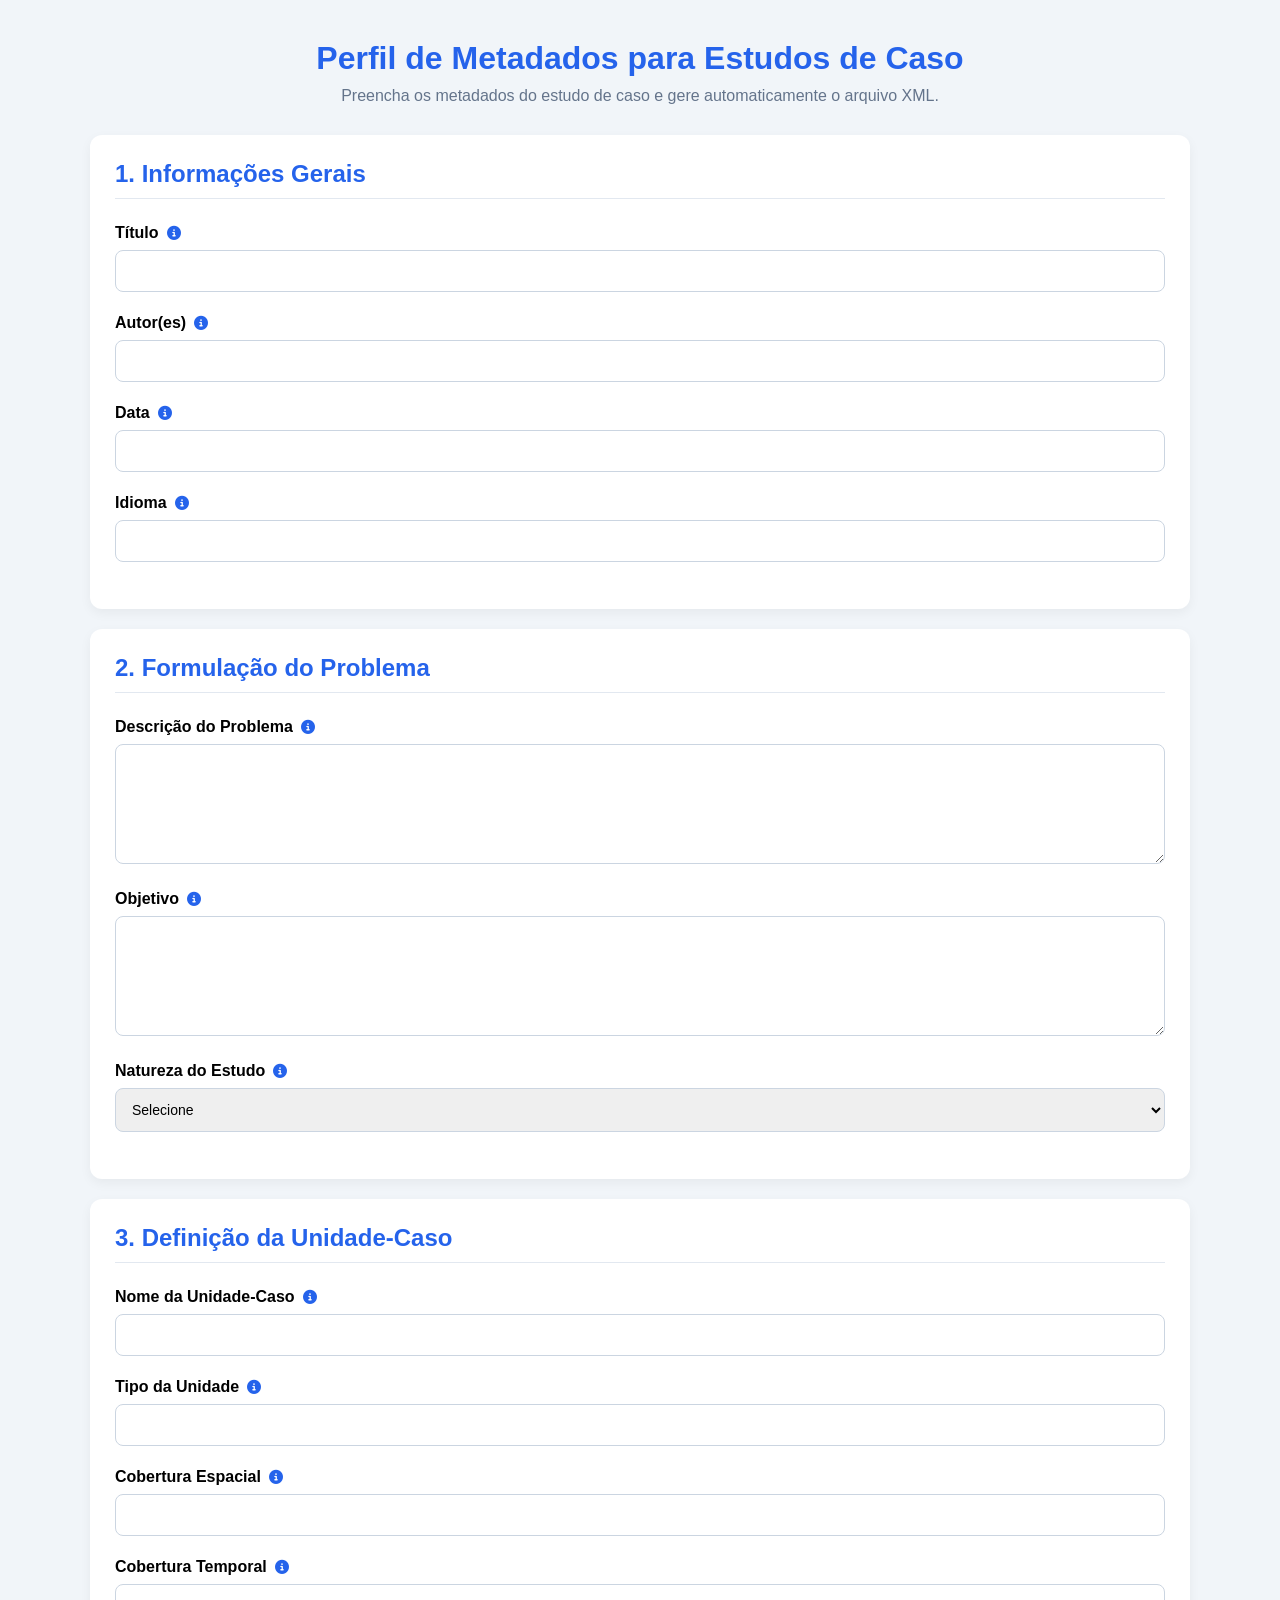
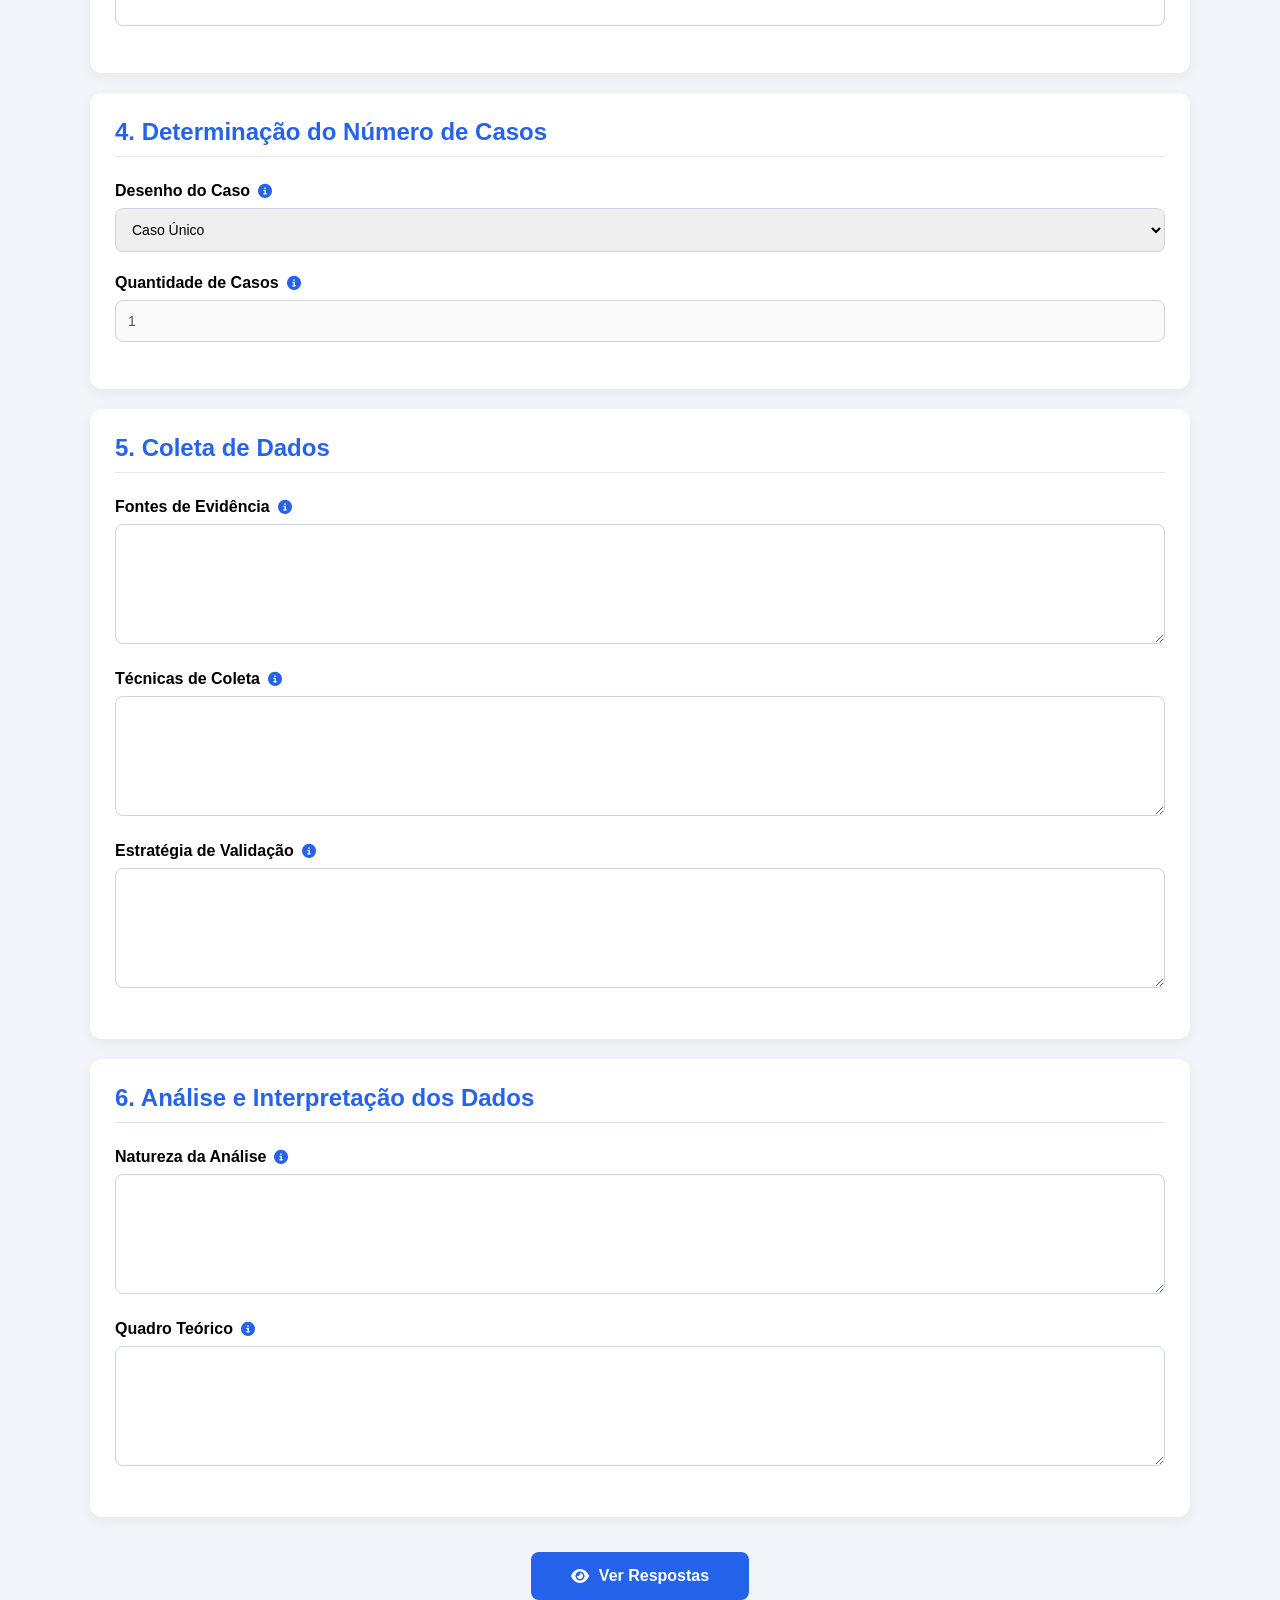
==== index.html @ 24fe2eb9 "Primeira versão" ====
<!DOCTYPE html>
<html lang="pt-BR">

<head>
    <meta charset="UTF-8">
    <meta name="viewport" content="width=device-width, initial-scale=1.0">
    <title>Perfil de Metadados para Estudos de Caso</title>

    <link rel="stylesheet" href="css/styles.css">

    <link rel="stylesheet"
        href="https://cdnjs.cloudflare.com/ajax/libs/font-awesome/6.5.1/css/all.min.css">

    <script src="js/script.js"></script>
</head>

<body>

    <div class="container">

        <header>
            <h1>Perfil de Metadados para Estudos de Caso</h1>
            <p>
                Preencha os metadados do estudo de caso e gere automaticamente o arquivo XML.
            </p>
        </header>

        <!-- ===================================================== -->
        <!-- 1. INFORMAÇÕES GERAIS -->
        <!-- ===================================================== -->

        <section class="card">

            <h2>1. Informações Gerais</h2>

            <div class="field">

                <label>
                    Título

                    <span class="tooltip">
                        <i class="fa-solid fa-circle-info"></i>

                        <span class="tooltip-text">
                            Informe o título completo do estudo de caso.
                        </span>
                    </span>

                </label>

                <input type="text" id="title">

            </div>

            <div class="field">

                <label>
                    Autor(es)

                    <span class="tooltip">
                        <i class="fa-solid fa-circle-info"></i>

                        <span class="tooltip-text">
                            Nome dos autores ou pesquisadores responsáveis pelo estudo.
                        </span>
                    </span>

                </label>

                <input type="text" id="creator">

            </div>

            <div class="field">

                <label>
                    Data

                    <span class="tooltip">
                        <i class="fa-solid fa-circle-info"></i>

                        <span class="tooltip-text">
                            Data de publicação ou realização do estudo.
                        </span>
                    </span>

                </label>

                <input type="text" id="date">

            </div>

            <div class="field">

                <label>
                    Idioma

                    <span class="tooltip">
                        <i class="fa-solid fa-circle-info"></i>

                        <span class="tooltip-text">
                            Idioma principal do estudo.
                        </span>
                    </span>

                </label>

                <input type="text" id="language">

            </div>

        </section>

        <!-- ===================================================== -->
        <!-- 2. FORMULAÇÃO DO PROBLEMA -->
        <!-- ===================================================== -->

        <section class="card">

            <h2>2. Formulação do Problema</h2>

            <div class="field">

                <label>
                    Descrição do Problema

                    <span class="tooltip">
                        <i class="fa-solid fa-circle-info"></i>

                        <span class="tooltip-text">
                            Descreva o problema investigado pelo estudo.
                        </span>
                    </span>

                </label>

                <textarea id="problem"></textarea>

            </div>

            <div class="field">

                <label>
                    Objetivo

                    <span class="tooltip">
                        <i class="fa-solid fa-circle-info"></i>

                        <span class="tooltip-text">
                            Informe o objetivo principal da pesquisa.
                        </span>
                    </span>

                </label>

                <textarea id="objective"></textarea>

            </div>

            <div class="field">

                <label>
                    Natureza do Estudo

                    <span class="tooltip">
                        <i class="fa-solid fa-circle-info"></i>

                        <span class="tooltip-text">
                            Classifique como exploratório, descritivo ou explicativo.
                        </span>
                    </span>

                </label>

                <select id="studyNature">
                    <option value="">Selecione</option>
                    <option>Exploratório</option>
                    <option>Descritivo</option>
                    <option>Explicativo</option>
                </select>

            </div>

        </section>

        <!-- ===================================================== -->
        <!-- 3. UNIDADE-CASO -->
        <!-- ===================================================== -->

        <section class="card">

            <h2>3. Definição da Unidade-Caso</h2>

            <div class="field">

                <label>
                    Nome da Unidade-Caso

                    <span class="tooltip">
                        <i class="fa-solid fa-circle-info"></i>

                        <span class="tooltip-text">
                            Organização, equipe, projeto ou fenômeno analisado.
                        </span>
                    </span>

                </label>

                <input type="text" id="unitName">

            </div>

            <div class="field">

                <label>
                    Tipo da Unidade

                    <span class="tooltip">
                        <i class="fa-solid fa-circle-info"></i>

                        <span class="tooltip-text">
                            Empresa, projeto, equipe, sistema ou organização.
                        </span>
                    </span>

                </label>

                <input type="text" id="unitType">

            </div>

            <div class="field">

                <label>
                    Cobertura Espacial

                    <span class="tooltip">
                        <i class="fa-solid fa-circle-info"></i>

                        <span class="tooltip-text">
                            Local onde o estudo foi realizado.
                        </span>
                    </span>

                </label>

                <input type="text" id="spatial">

            </div>

            <div class="field">

                <label>
                    Cobertura Temporal

                    <span class="tooltip">
                        <i class="fa-solid fa-circle-info"></i>

                        <span class="tooltip-text">
                            Período de realização do estudo.
                        </span>
                    </span>

                </label>

                <input type="text" id="temporal">

            </div>

        </section>

        <!-- ===================================================== -->
<!-- 4. NÚMERO DE CASOS -->
<!-- ===================================================== -->

<section class="card">

    <h2>4. Determinação do Número de Casos</h2>

    <div class="field">

        <label>
            Desenho do Caso

            <span class="tooltip">
                <i class="fa-solid fa-circle-info"></i>

                <span class="tooltip-text">
                    Informe se o estudo foi conduzido como caso único ou múltiplos casos.
                </span>
            </span>

        </label>

        <select id="caseDesign">
            <option>Caso Único</option>
            <option>Múltiplos Casos</option>
        </select>

    </div>

    <div class="field">

        <label>
            Quantidade de Casos

            <span class="tooltip">
                <i class="fa-solid fa-circle-info"></i>

                <span class="tooltip-text">
                    Número total de casos analisados na pesquisa.
                </span>
            </span>

        </label>

        <input type="number" id="caseCount">

    </div>

</section>

<!-- ===================================================== -->
<!-- 5. COLETA DE DADOS -->
<!-- ===================================================== -->

<section class="card">

    <h2>5. Coleta de Dados</h2>

    <div class="field">

        <label>
            Fontes de Evidência

            <span class="tooltip">
                <i class="fa-solid fa-circle-info"></i>

                <span class="tooltip-text">
                    Indique as fontes de evidência utilizadas na pesquisa, como entrevistas, documentos, observações, registros ou artefatos.
                </span>
            </span>

        </label>

        <textarea id="evidenceSources"></textarea>

    </div>

    <div class="field">

        <label>
            Técnicas de Coleta

            <span class="tooltip">
                <i class="fa-solid fa-circle-info"></i>

                <span class="tooltip-text">
                    Descreva como os dados foram coletados a partir das fontes de evidência identificadas.
                </span>
            </span>

        </label>

        <textarea id="techniques"></textarea>

    </div>

    <div class="field">

        <label>
            Estratégia de Validação

            <span class="tooltip">
                <i class="fa-solid fa-circle-info"></i>

                <span class="tooltip-text">
                    Informe os mecanismos utilizados para garantir a qualidade, validade e confiabilidade dos dados e resultados do estudo.
                </span>
            </span>

        </label>

        <textarea id="validityStrategy"></textarea>

    </div>

</section>

<!-- ===================================================== -->
<!-- 6. ANÁLISE -->
<!-- ===================================================== -->

<section class="card">

    <h2>6. Análise e Interpretação dos Dados</h2>

    <div class="field">

        <label>
            Natureza da Análise

            <span class="tooltip">
                <i class="fa-solid fa-circle-info"></i>

                <span class="tooltip-text">
                    Informe se a análise realizada foi qualitativa, quantitativa ou mista.
                </span>
            </span>

        </label>

        <textarea id="analysisNature"></textarea>

    </div>

    <div class="field">

        <label>
            Quadro Teórico

            <span class="tooltip">
                <i class="fa-solid fa-circle-info"></i>

                <span class="tooltip-text">
                    Teorias, modelos ou frameworks utilizados para orientar a interpretação dos resultados.
                </span>
            </span>

        </label>

        <textarea id="theoreticalFramework"></textarea>

    </div>

</section>

        <div class="actions">

            <button id="verRespostas">
                <i class="fa-solid fa-eye"></i>
                    Ver Respostas
            </button>

        </div>

    </div>

</body>

</html>
---- css/styles.css ----
*{
    margin:0;
    padding:0;
    box-sizing:border-box;
    font-family:Segoe UI, sans-serif;
}

body{
    background:#f1f5f9;
    padding:40px 20px;
}

.container{
    max-width:1100px;
    margin:auto;
}

header{
    text-align:center;
    margin-bottom:30px;
}

header h1{
    color:#2563eb;
    margin-bottom:10px;
}

header p{
    color:#64748b;
}

.card{
    background:white;
    border-radius:12px;
    padding:25px;
    margin-bottom:20px;

    box-shadow:
    0 4px 12px rgba(0,0,0,.05);
}

.card h2{
    color:#2563eb;
    margin-bottom:25px;
    border-bottom:1px solid #e2e8f0;
    padding-bottom:10px;
}

.field{
    margin-bottom:22px;
}

label{
    display:flex;
    align-items:center;
    gap:8px;

    font-weight:600;
    margin-bottom:8px;
}

input,
select,
textarea{

    width:100%;

    padding:12px;

    border:1px solid #cbd5e1;

    border-radius:8px;

    font-size:14px;
}

textarea{
    min-height:120px;
    resize:vertical;
}

input:focus,
select:focus,
textarea:focus{

    outline:none;

    border-color:#2563eb;

    box-shadow:0 0 0 3px rgba(37,99,235,.15);

}

/* ================================= */
/* ÁREA DOS BOTÕES */
/* ================================= */

.actions{
    display:flex;
    justify-content:center;
    gap:15px;
    flex-wrap:wrap;

    margin-top:35px;
    margin-bottom:50px;
}

/* ================================= */
/* ESTILO GERAL DOS BOTÕES */
/* ================================= */

.actions button{

    border:none;

    padding:15px 40px;

    border-radius:8px;

    cursor:pointer;

    font-size:16px;
    font-weight:bold;

    transition:.3s;

    display:flex;
    align-items:center;
    gap:10px;
}

/* ================================= */
/* BOTÃO VER RESPOSTAS */
/* ================================= */

#verRespostas{

    background:#2563eb;
    color:white;
}

#verRespostas:hover{

    background:#1d4ed8;
    transform:translateY(-2px);
}

/* ================================= */
/* BOTÃO GERAR XML */
/* ================================= */

#generateXML{

    background:#16a34a;
    color:white;
}

#generateXML:hover{

    background:#15803d;
    transform:translateY(-2px);
}

/* ================================= */
/* BOTÃO VOLTAR */
/* ================================= */

#voltarFormulario{

    background:#2563eb;
    color:white;
}

#voltarFormulario:hover{

    background:#1d4ed8;
    transform:translateY(-2px);
}

/* ================================= */
/* TOOLTIP */
/* ================================= */

.tooltip{

    position:relative;

    color:#2563eb;

    cursor:pointer;
}

.tooltip i{

    font-size:14px;
}

.tooltip-text{

    visibility:hidden;

    opacity:0;

    position:absolute;

    width:260px;

    background:#1e293b;

    color:white;

    text-align:left;

    padding:10px;

    border-radius:8px;

    font-size:13px;
    font-weight:normal;

    left:50%;
    bottom:140%;

    transform:translateX(-50%);

    transition:.3s;

    z-index:999;
}

.tooltip:hover .tooltip-text{

    visibility:visible;
    opacity:1;
}

/* ================================= */
/* TELA DE REVISÃO DAS RESPOSTAS */
/* ================================= */

.review-container{

    background:white;

    padding:25px;

    border-radius:12px;

    box-shadow:
    0 4px 12px rgba(0,0,0,.05);

    margin-bottom:20px;
}

.review-container h2{

    color:#2563eb;

    margin-bottom:20px;
}

.review-field{

    margin-bottom:20px;
}

.review-field label{

    display:block;

    margin-bottom:6px;

    font-weight:600;

    color:#334155;
}

.review-field textarea{

    min-height:80px;
}

/* ================================= */
/* RESPONSIVIDADE */
/* ================================= */

@media(max-width:768px){

    .actions{

        flex-direction:column;
    }

    .actions button{

        width:100%;
        justify-content:center;
    }

    .tooltip-text{

        width:220px;
    }

}
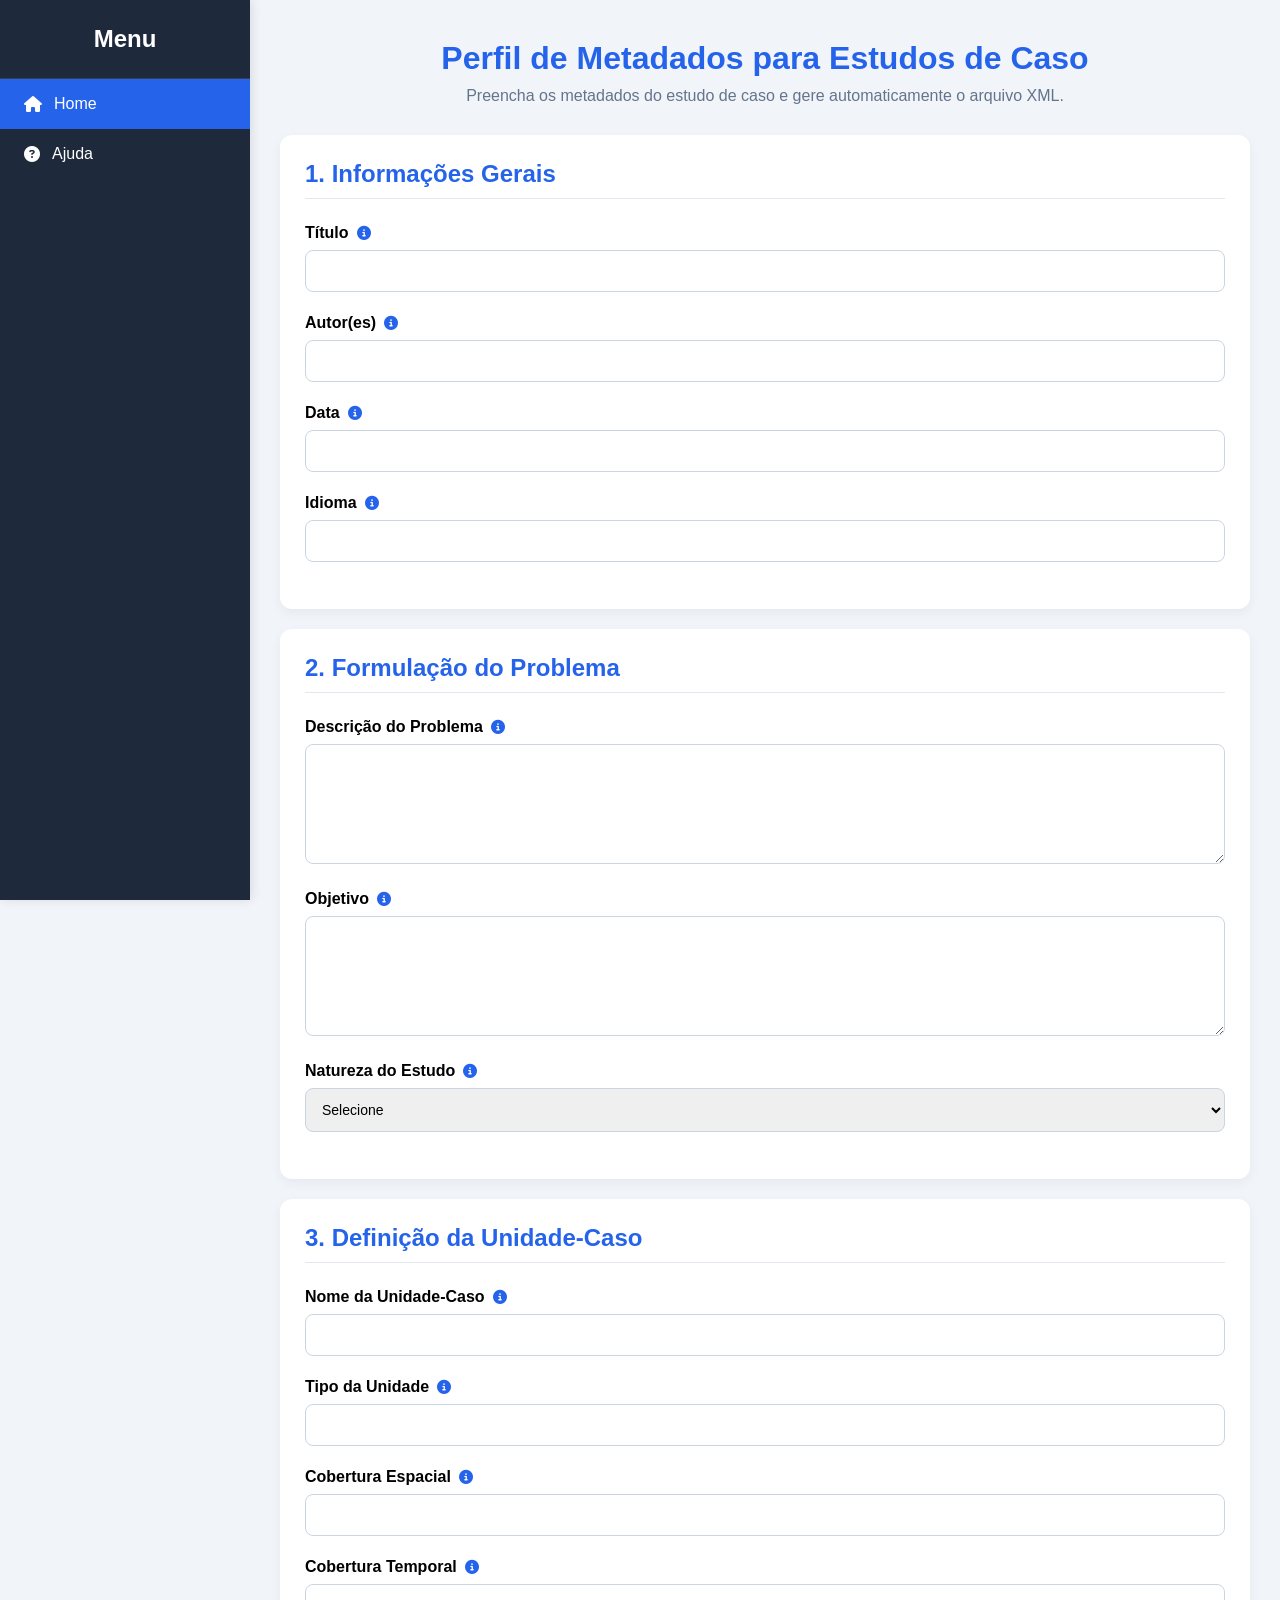
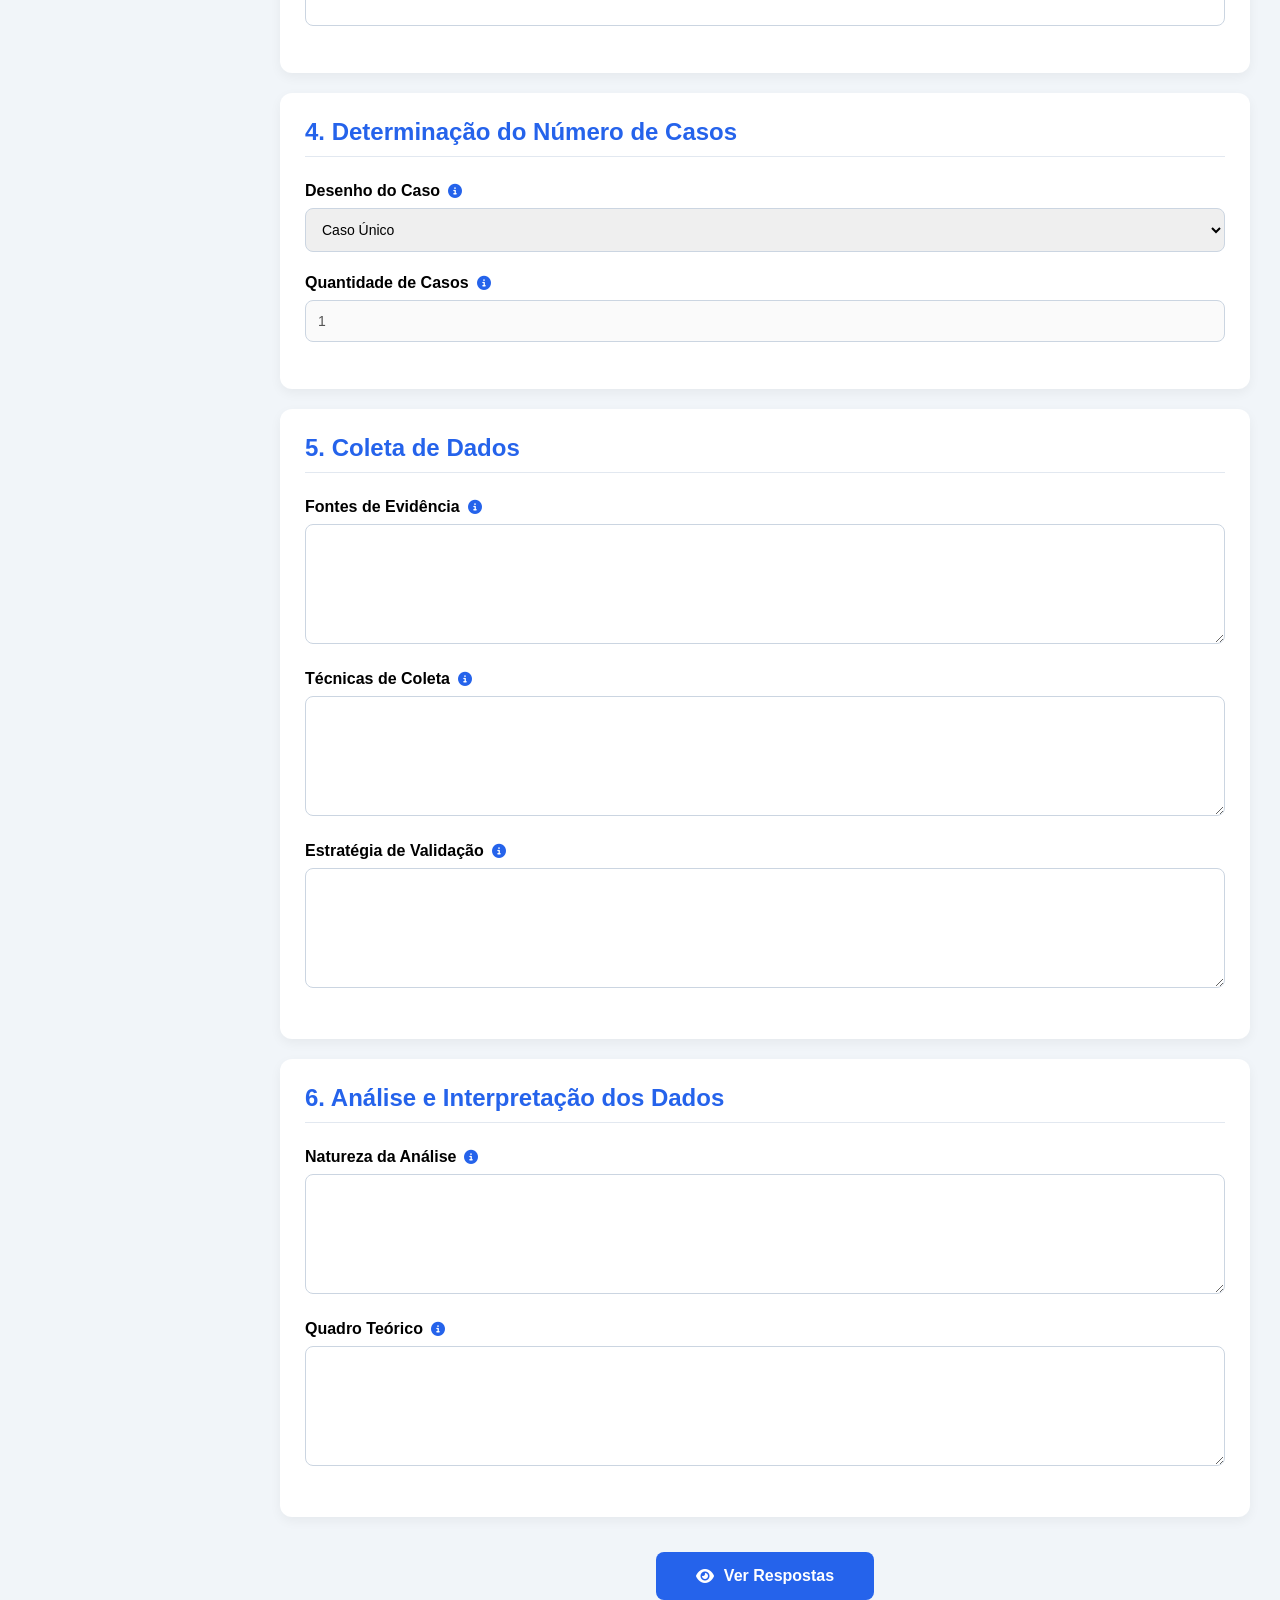
==== commit e1f55492: "add menu lateral e pagina de ajuda" ====
--- a/index.html
+++ b/index.html
@@ -16,14 +16,21 @@
 
 <body>
 
-    <div class="container">
-
-        <header>
-            <h1>Perfil de Metadados para Estudos de Caso</h1>
-            <p>
-                Preencha os metadados do estudo de caso e gere automaticamente o arquivo XML.
-            </p>
-        </header>
+    <aside class="sidebar">
+        <h2>Menu</h2>
+        <a href="#" class="active"><i class="fa-solid fa-house"></i>Home</a>
+        <a href="ajuda.html"><i class="fa-solid fa-circle-question"></i>Ajuda</a>
+    </aside>
+
+    <div class="main-content">
+
+        <div class="container">
+            <header>
+                <h1>Perfil de Metadados para Estudos de Caso</h1>
+                <p>
+                    Preencha os metadados do estudo de caso e gere automaticamente o arquivo XML.
+                </p>
+            </header>
 
         <!-- ===================================================== -->
         <!-- 1. INFORMAÇÕES GERAIS -->
--- a/css/styles.css
+++ b/css/styles.css
@@ -5,15 +5,76 @@
     font-family:Segoe UI, sans-serif;
 }
 
+/* ================================= */
+/* BODY */
+/* ================================= */
+
 body{
     background:#f1f5f9;
-    padding:40px 20px;
+    margin:0;
+    padding:0;
+}
+
+/* ================================= */
+/* MENU LATERAL */
+/* ================================= */
+
+.sidebar{
+    position:fixed;
+    left:0;
+    top:0;
+    width:250px;
+    height:100vh;
+    background:#1e293b;
+    box-shadow:2px 0 10px rgba(0,0,0,.1);
+    z-index:1000;
+}
+
+.sidebar h2{
+    color:white;
+    text-align:center;
+    padding:25px 15px;
+    border-bottom:1px solid rgba(255,255,255,.1);
+}
+
+.sidebar a{
+    display:flex;
+    align-items:center;
+    gap:12px;
+
+    color:white;
+    text-decoration:none;
+
+    padding:16px 24px;
+
+    transition:.3s;
+}
+
+.sidebar a:hover{
+    background:#334155;
+}
+
+.sidebar a.active{
+    background:#2563eb;
+}
+
+/* ================================= */
+/* CONTEÚDO PRINCIPAL */
+/* ================================= */
+
+.main-content{
+    margin-left:250px;
+    padding:40px 30px;
 }
 
 .container{
     max-width:1100px;
-    margin:auto;
-}
+    margin:0 auto;
+}
+
+/* ================================= */
+/* CABEÇALHO */
+/* ================================= */
 
 header{
     text-align:center;
@@ -28,6 +89,10 @@
 header p{
     color:#64748b;
 }
+
+/* ================================= */
+/* CARDS */
+/* ================================= */
 
 .card{
     background:white;
@@ -46,6 +111,16 @@
     padding-bottom:10px;
 }
 
+.card p{
+    color:#334155;
+    line-height:1.8;
+    text-align:justify;
+}
+
+/* ================================= */
+/* CAMPOS */
+/* ================================= */
+
 .field{
     margin-bottom:22px;
 }
@@ -88,11 +163,10 @@
     border-color:#2563eb;
 
     box-shadow:0 0 0 3px rgba(37,99,235,.15);
-
-}
-
-/* ================================= */
-/* ÁREA DOS BOTÕES */
+}
+
+/* ================================= */
+/* BOTÕES */
 /* ================================= */
 
 .actions{
@@ -105,10 +179,6 @@
     margin-bottom:50px;
 }
 
-/* ================================= */
-/* ESTILO GERAL DOS BOTÕES */
-/* ================================= */
-
 .actions button{
 
     border:none;
@@ -129,50 +199,32 @@
     gap:10px;
 }
 
-/* ================================= */
-/* BOTÃO VER RESPOSTAS */
-/* ================================= */
-
 #verRespostas{
-
     background:#2563eb;
     color:white;
 }
 
 #verRespostas:hover{
-
     background:#1d4ed8;
     transform:translateY(-2px);
 }
 
-/* ================================= */
-/* BOTÃO GERAR XML */
-/* ================================= */
-
 #generateXML{
-
     background:#16a34a;
     color:white;
 }
 
 #generateXML:hover{
-
     background:#15803d;
     transform:translateY(-2px);
 }
 
-/* ================================= */
-/* BOTÃO VOLTAR */
-/* ================================= */
-
 #voltarFormulario{
-
     background:#2563eb;
     color:white;
 }
 
 #voltarFormulario:hover{
-
     background:#1d4ed8;
     transform:translateY(-2px);
 }
@@ -191,7 +243,6 @@
 }
 
 .tooltip i{
-
     font-size:14px;
 }
 
@@ -235,7 +286,7 @@
 }
 
 /* ================================= */
-/* TELA DE REVISÃO DAS RESPOSTAS */
+/* REVISÃO */
 /* ================================= */
 
 .review-container{
@@ -260,7 +311,6 @@
 }
 
 .review-field{
-
     margin-bottom:20px;
 }
 
@@ -276,30 +326,88 @@
 }
 
 .review-field textarea{
-
     min-height:80px;
 }
 
 /* ================================= */
+/* AJUDA */
+/* ================================= */
+
+.help-list{
+    margin-left:25px;
+    margin-top:15px;
+}
+
+.help-list li{
+    margin-bottom:12px;
+    line-height:1.8;
+}
+
+/* ================================= */
+/* TABELA */
+/* ================================= */
+
+.help-table{
+    width:100%;
+    border-collapse:collapse;
+    margin-top:20px;
+    font-size:14px;
+}
+
+.help-table th{
+    background:#2563eb;
+    color:white;
+    padding:12px;
+    text-align:left;
+}
+
+.help-table td{
+    border:1px solid #e2e8f0;
+    padding:10px;
+    vertical-align:top;
+}
+
+.help-table tr:nth-child(even){
+    background:#faf7f2;
+}
+
+.help-table tr:hover{
+    background:#fef3c7;
+}
+
+/* ================================= */
 /* RESPONSIVIDADE */
 /* ================================= */
 
 @media(max-width:768px){
 
+    .sidebar{
+        width:100%;
+        height:auto;
+        position:relative;
+    }
+
+    .main-content{
+        margin-left:0;
+        padding:20px;
+    }
+
     .actions{
-
         flex-direction:column;
     }
 
     .actions button{
-
         width:100%;
         justify-content:center;
     }
 
     .tooltip-text{
-
         width:220px;
     }
 
+    .help-table{
+        display:block;
+        overflow-x:auto;
+        white-space:nowrap;
+    }
 }
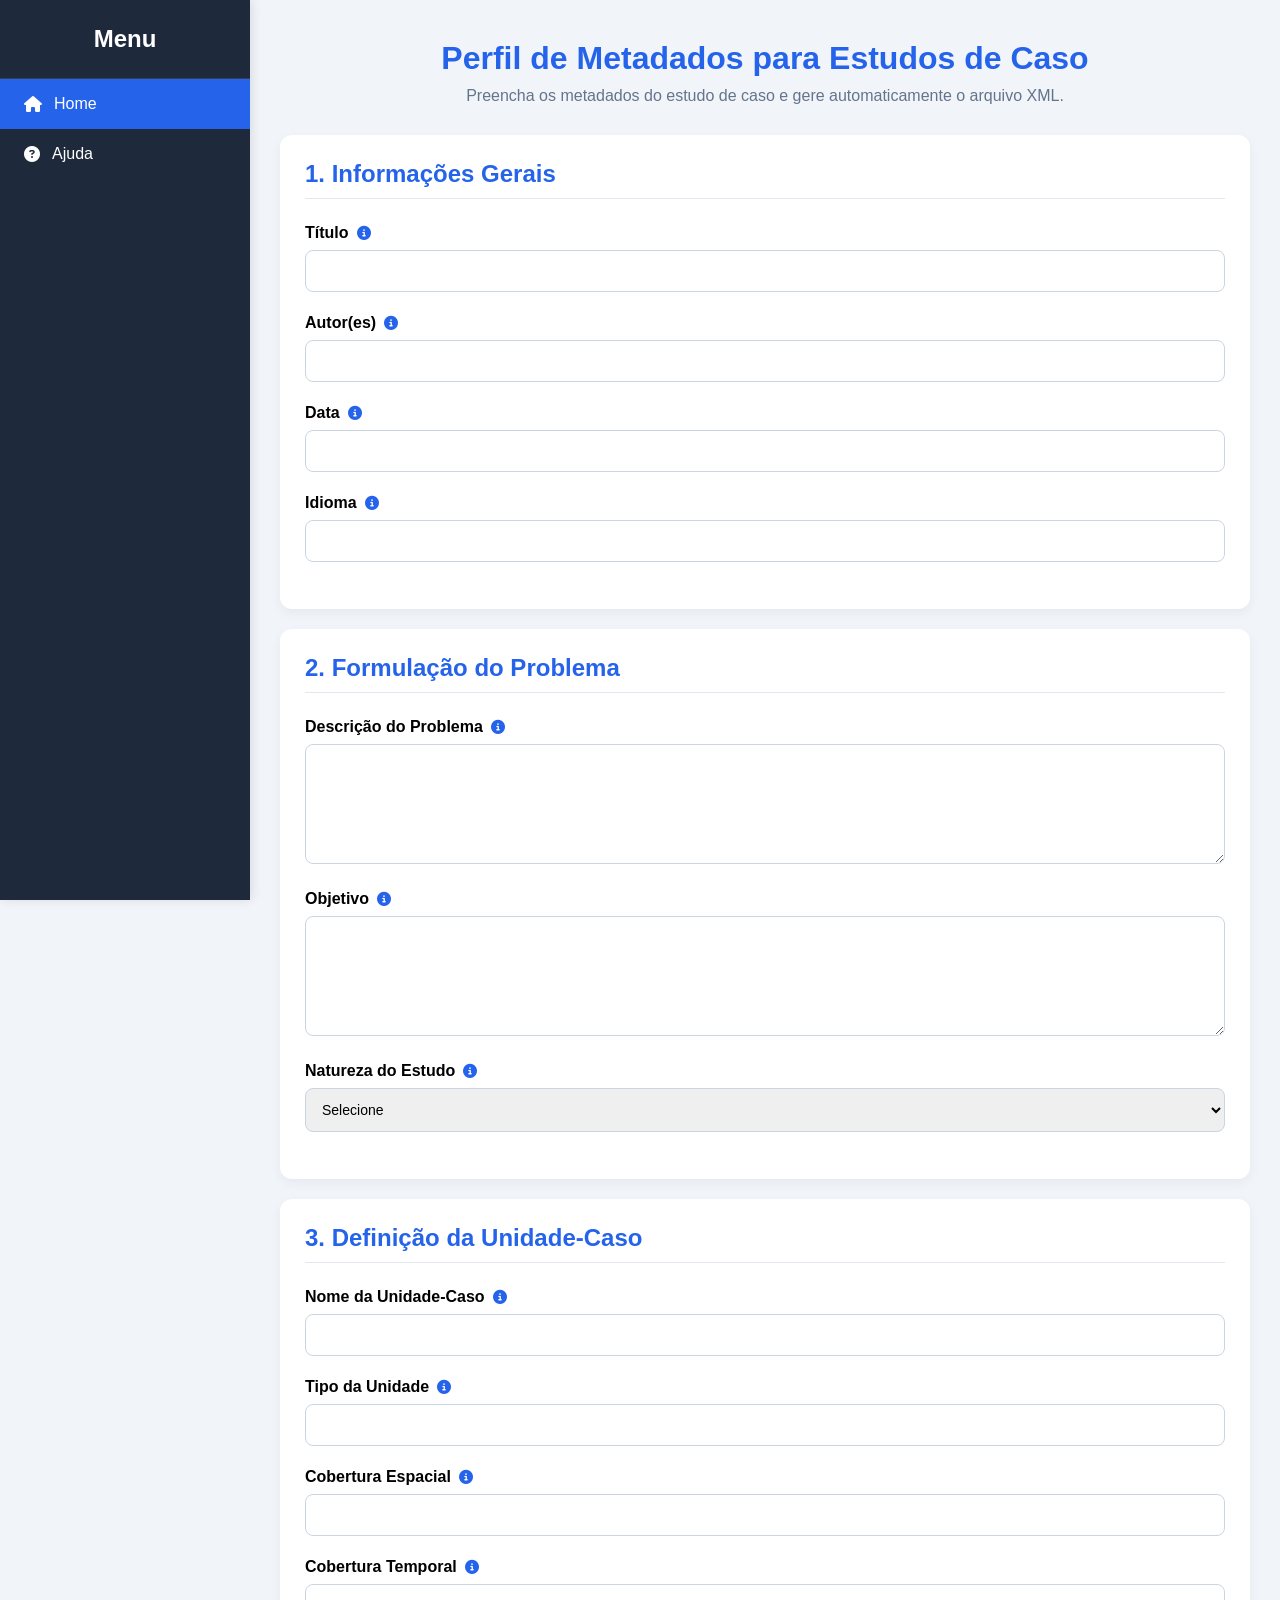
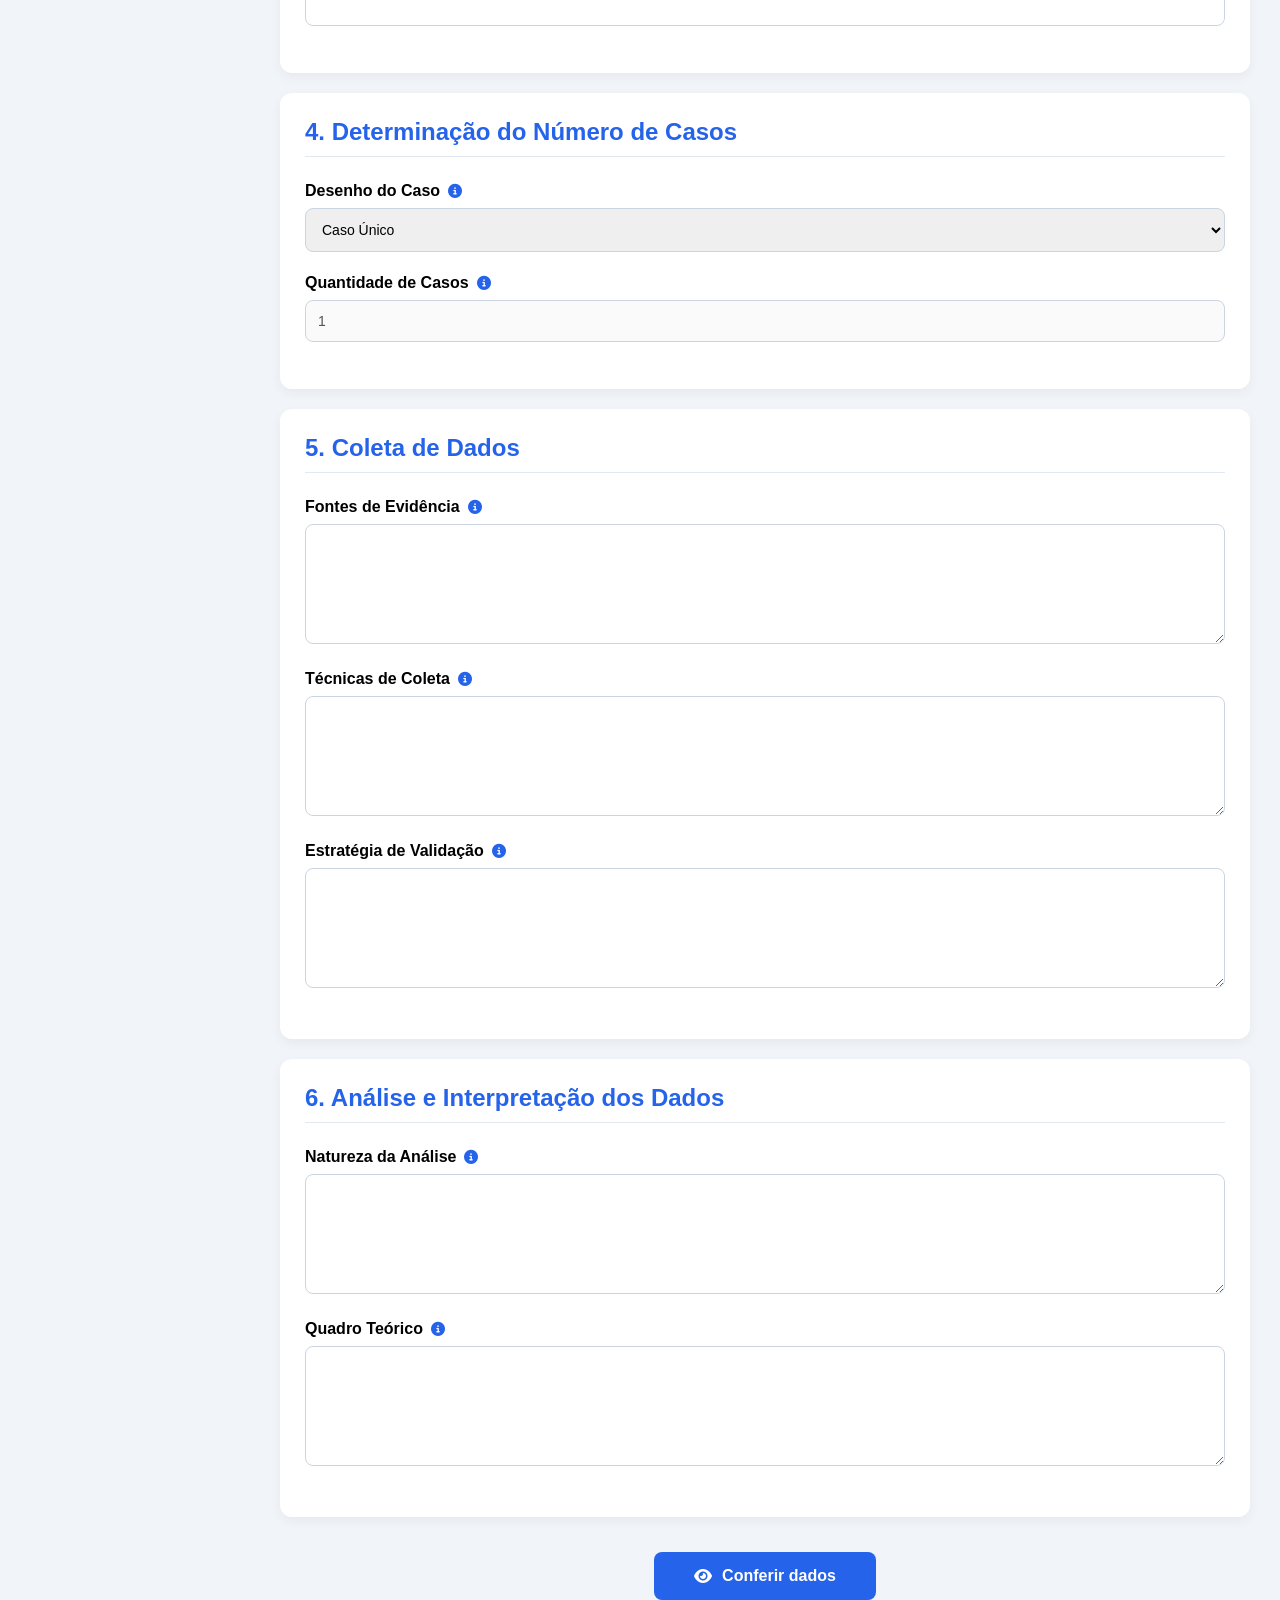
==== commit cded290d: "ajuste descricao do botao" ====
--- a/index.html
+++ b/index.html
@@ -446,7 +446,7 @@
 
             <button id="verRespostas">
                 <i class="fa-solid fa-eye"></i>
-                    Ver Respostas
+                    Conferir dados
             </button>
 
         </div>
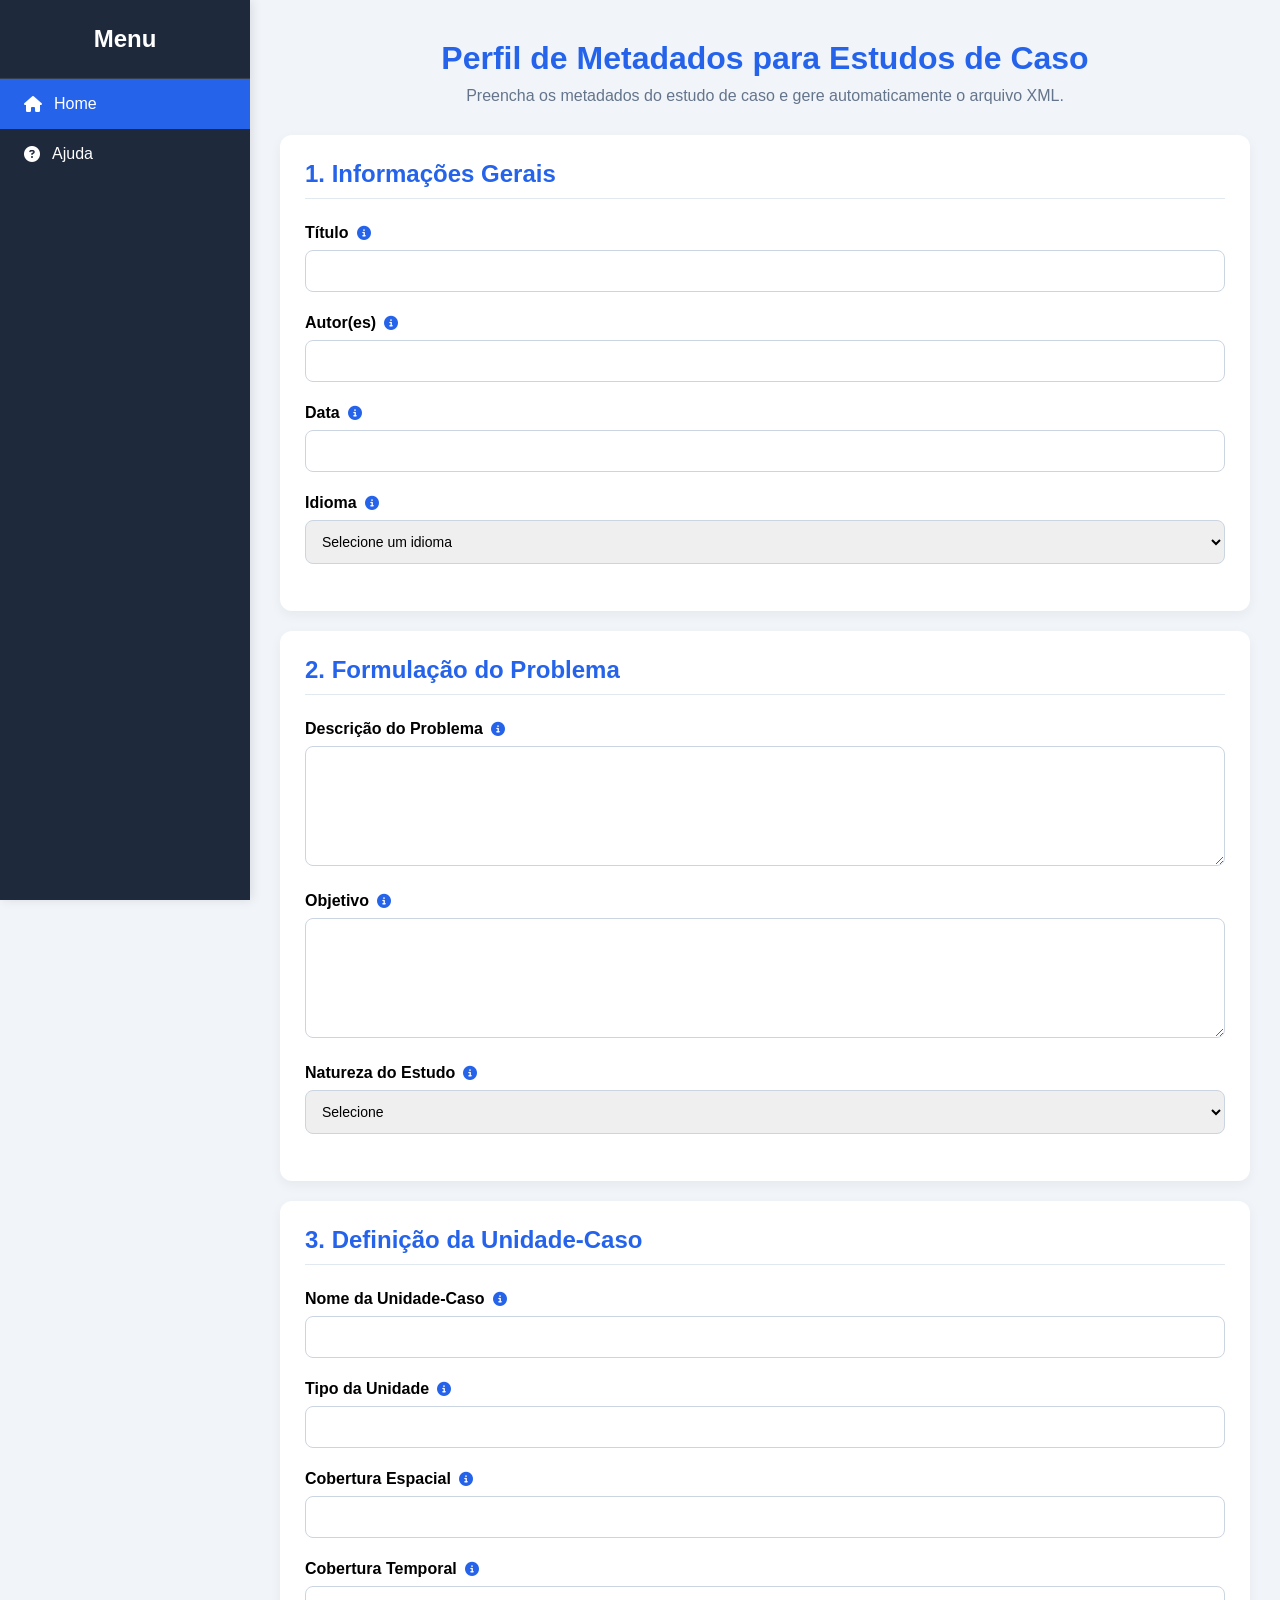
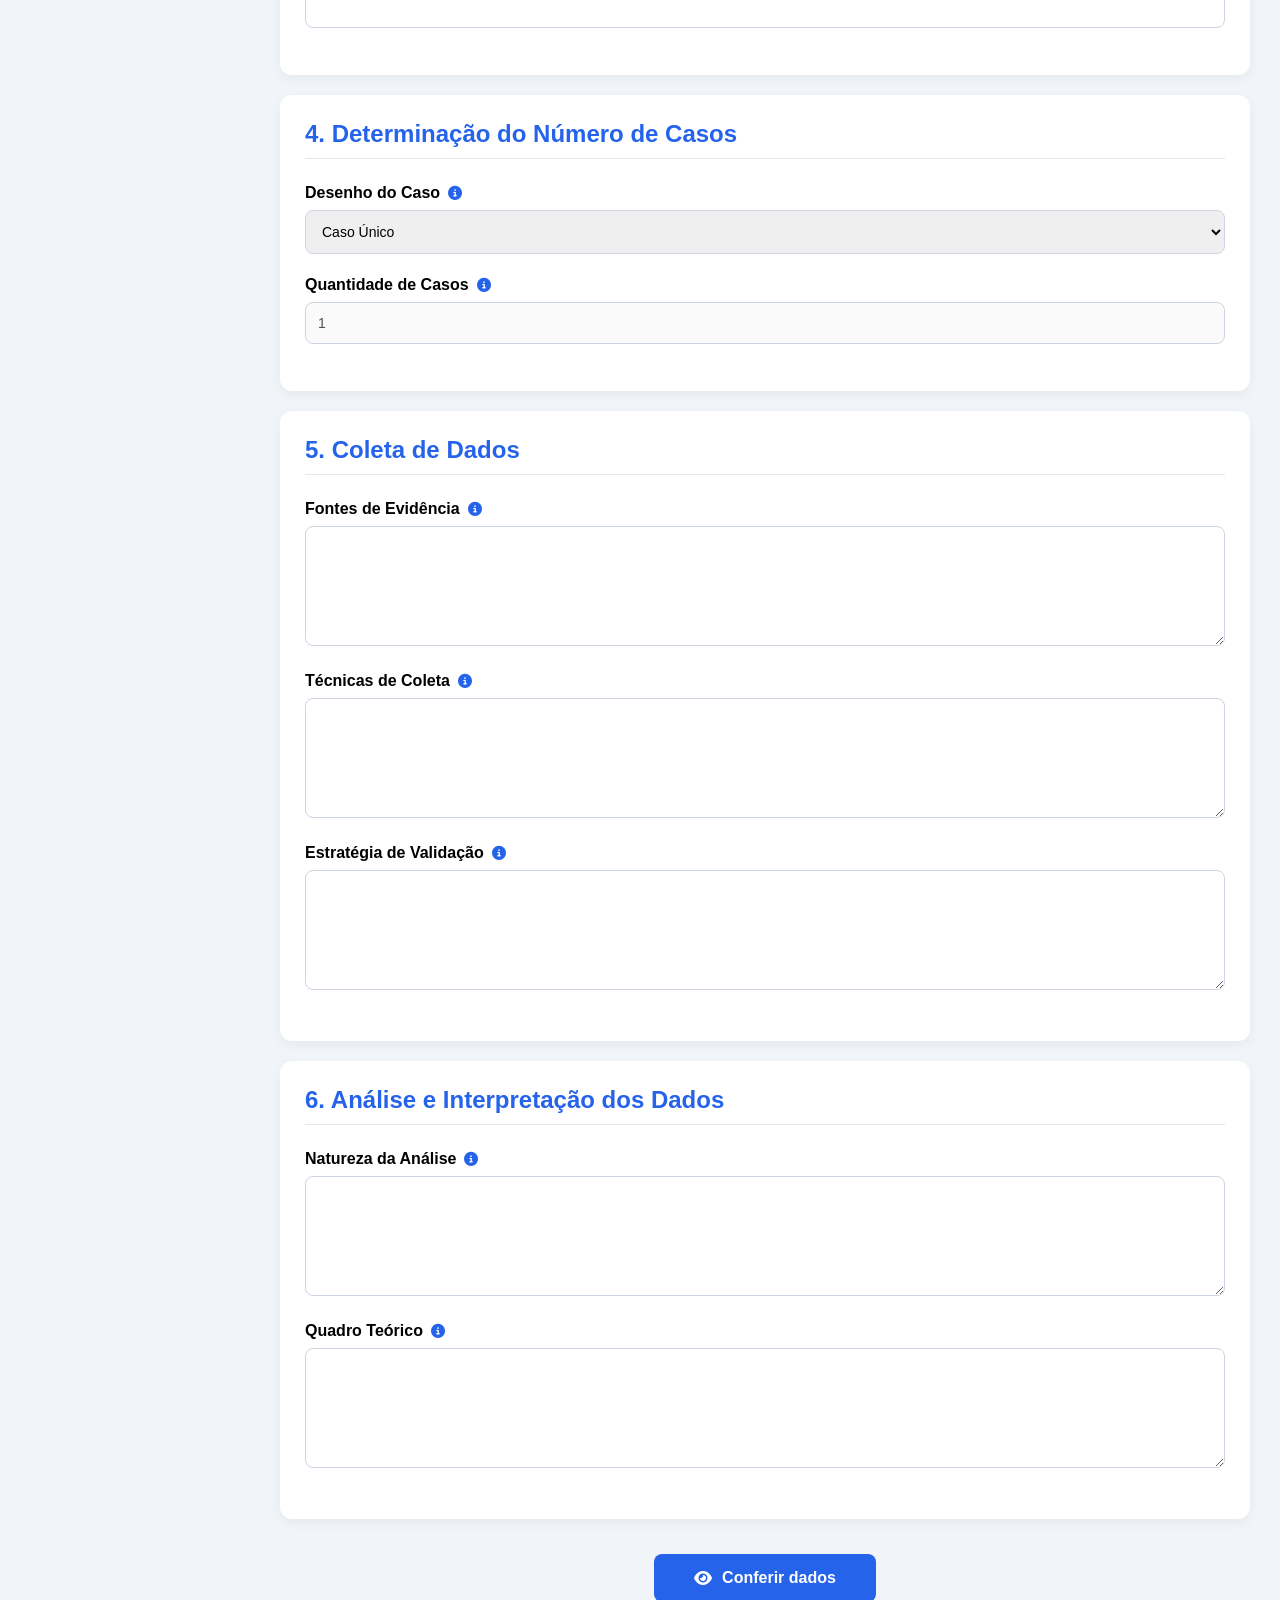
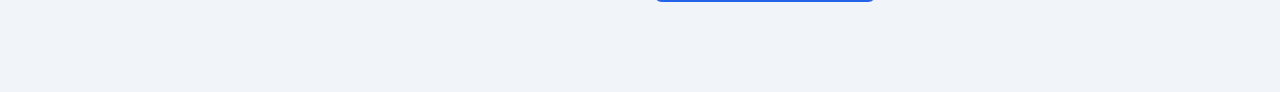
==== commit d3e342a6: "ajuste no campo de idioma e na formatacao do XML" ====
--- a/index.html
+++ b/index.html
@@ -109,11 +109,23 @@
                             Idioma principal do estudo.
                         </span>
                     </span>
-
-                </label>
-
-                <input type="text" id="language">
-
+                
+                </label>
+
+                <select id="idioma" required>
+                    <option>Selecione um idioma</option>
+                    <option>Português</option>
+                    <option>Inglês</option>
+                    <option>Espanhol</option>
+                    <option>Francês</option>
+                    <option>Alemão</option>
+                    <option>Italiano</option>
+                    <option>Japonês</option>
+                    <option>Chinês</option>
+                    <option>Coreano</option>
+                    <option>Russo</option>
+                    <option>Árabe</option>
+                </select>
             </div>
 
         </section>
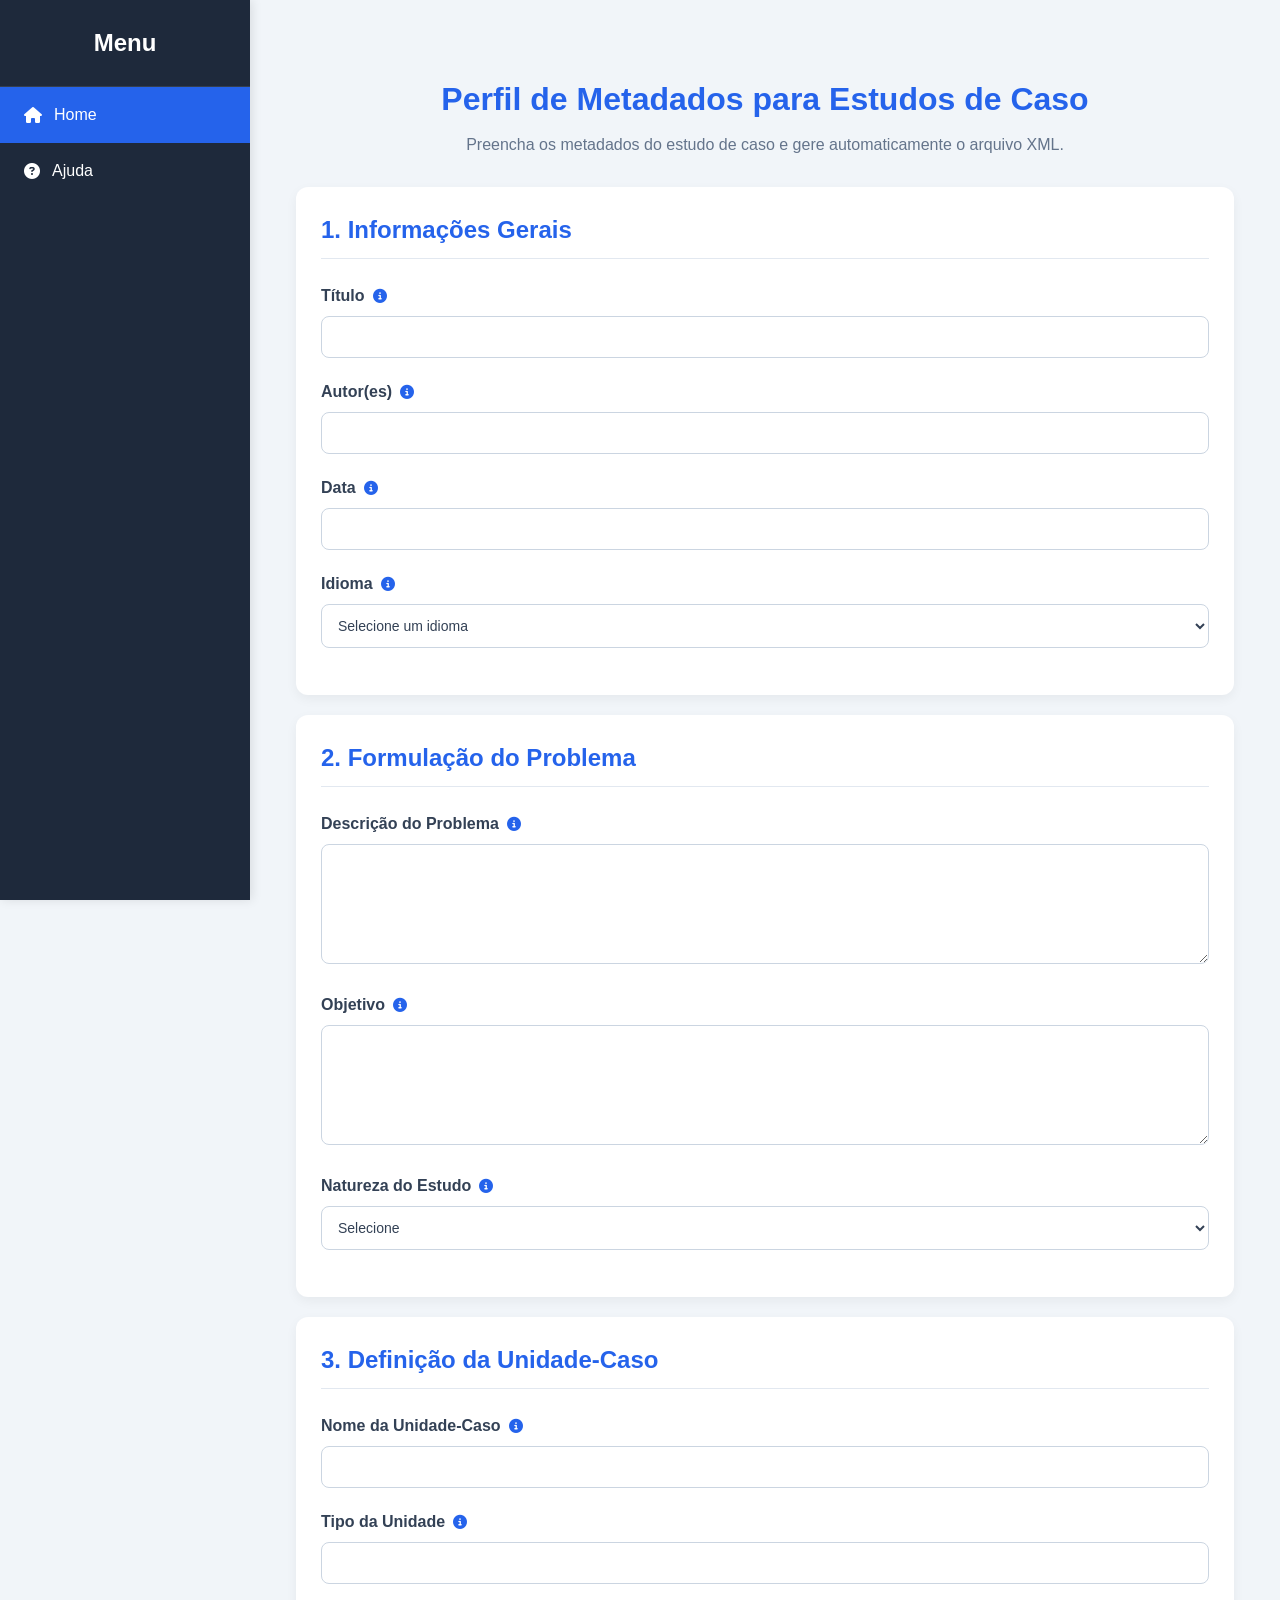
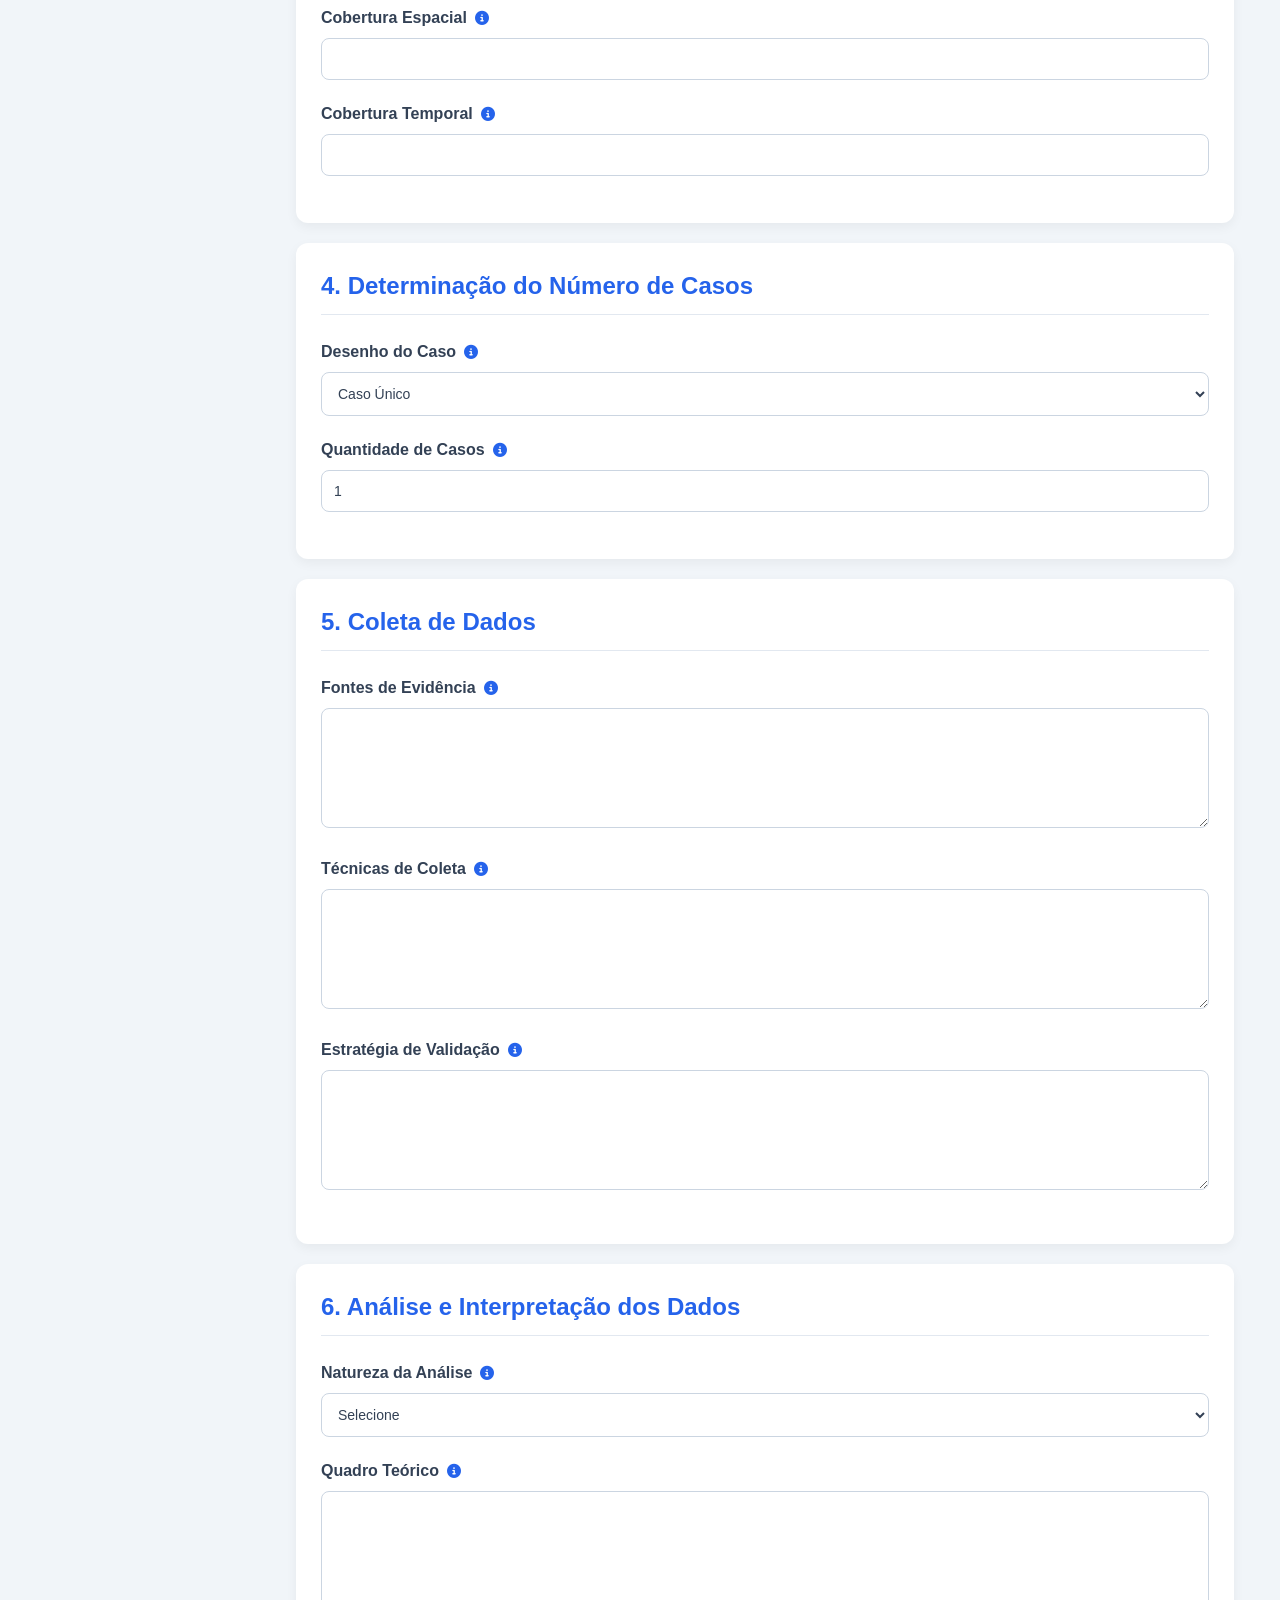
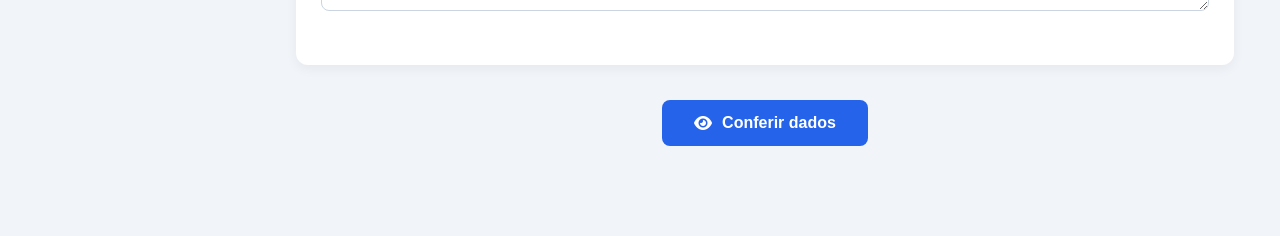
==== commit dc91feb9: "novas funcionalidades e ajustes" ====
--- a/index.html
+++ b/index.html
@@ -112,8 +112,8 @@
                 
                 </label>
 
-                <select id="idioma" required>
-                    <option>Selecione um idioma</option>
+                <select id="language" required>
+                    <option value="">Selecione um idioma</option>
                     <option>Português</option>
                     <option>Inglês</option>
                     <option>Espanhol</option>
@@ -185,7 +185,7 @@
                         <i class="fa-solid fa-circle-info"></i>
 
                         <span class="tooltip-text">
-                            Classifique como exploratório, descritivo ou explicativo.
+                            Classifique a natureza do estudo de acordo com sua finalidade: **exploratório**, quando busca obter maior compreensão sobre um tema ou fenômeno ainda pouco conhecido; **descritivo**, quando pretende caracterizar um fenômeno, situação, população ou processo; ou **explicativo**, quando busca identificar fatores, relações ou possíveis causas que ajudam a explicar o fenômeno investigado.
                         </span>
                     </span>
 
@@ -429,8 +429,13 @@
 
         </label>
 
-        <textarea id="analysisNature"></textarea>
-
+        <select id="analysisNature">
+            <option value="">Selecione</option>
+            <option>Quantitativa</option>
+            <option>Qualitativa</option>
+            <option>Predominantemente Qualitativa</option>
+            <option>Predominantemente Quantitativa</option>
+        </select>
     </div>
 
     <div class="field">
--- a/css/styles.css
+++ b/css/styles.css
@@ -1,413 +1,477 @@
-*{
-    margin:0;
-    padding:0;
-    box-sizing:border-box;
-    font-family:Segoe UI, sans-serif;
+
+* {
+    margin: 0;
+    padding: 0;
+    box-sizing: border-box;
+    font-family: "Segoe UI", sans-serif;
 }
 
 /* ================================= */
 /* BODY */
 /* ================================= */
 
-body{
-    background:#f1f5f9;
-    margin:0;
-    padding:0;
+body {
+    background: #f1f5f9;
+    margin: 0;
+    padding: 0;
+    color: #334155;
+    line-height: 1.5;
 }
 
 /* ================================= */
 /* MENU LATERAL */
 /* ================================= */
 
-.sidebar{
-    position:fixed;
-    left:0;
-    top:0;
-    width:250px;
-    height:100vh;
-    background:#1e293b;
-    box-shadow:2px 0 10px rgba(0,0,0,.1);
-    z-index:1000;
-}
-
-.sidebar h2{
-    color:white;
-    text-align:center;
-    padding:25px 15px;
-    border-bottom:1px solid rgba(255,255,255,.1);
-}
-
-.sidebar a{
-    display:flex;
-    align-items:center;
-    gap:12px;
-
-    color:white;
-    text-decoration:none;
-
-    padding:16px 24px;
-
-    transition:.3s;
-}
-
-.sidebar a:hover{
-    background:#334155;
-}
-
-.sidebar a.active{
-    background:#2563eb;
+.sidebar {
+    position: fixed;
+    left: 0;
+    top: 0;
+    width: 250px;
+    height: 100vh;
+    background: #1e293b;
+    box-shadow: 2px 0 10px rgba(0, 0, 0, .1);
+    z-index: 1000;
+}
+
+.sidebar h2 {
+    color: white;
+    text-align: center;
+    padding: 25px 15px;
+    border-bottom: 1px solid rgba(255, 255, 255, .1);
+}
+
+.sidebar a {
+    display: flex;
+    align-items: center;
+    gap: 12px;
+    color: white;
+    text-decoration: none;
+    padding: 16px 24px;
+    transition: background .3s;
+}
+
+.sidebar a:hover {
+    background: #334155;
+}
+
+.sidebar a.active {
+    background: #2563eb;
 }
 
 /* ================================= */
 /* CONTEÚDO PRINCIPAL */
 /* ================================= */
 
-.main-content{
-    margin-left:250px;
-    padding:40px 30px;
-}
-
-.container{
-    max-width:1100px;
-    margin:0 auto;
+.main-content {
+    margin-left: 250px;
+    padding: 40px 30px;
+}
+
+.container {
+    width: min(100% - 32px, 1100px);
+    margin: 35px auto;
 }
 
 /* ================================= */
 /* CABEÇALHO */
 /* ================================= */
 
-header{
-    text-align:center;
-    margin-bottom:30px;
-}
-
-header h1{
-    color:#2563eb;
-    margin-bottom:10px;
-}
-
-header p{
-    color:#64748b;
+header {
+    text-align: center;
+    margin-bottom: 30px;
+}
+
+header h1 {
+    color: #2563eb;
+    margin-bottom: 10px;
+    font-size: clamp(1.6rem, 3vw, 2rem);
+}
+
+header p {
+    color: #64748b;
 }
 
 /* ================================= */
 /* CARDS */
 /* ================================= */
 
-.card{
-    background:white;
-    border-radius:12px;
-    padding:25px;
-    margin-bottom:20px;
-
-    box-shadow:
-    0 4px 12px rgba(0,0,0,.05);
-}
-
-.card h2{
-    color:#2563eb;
-    margin-bottom:25px;
-    border-bottom:1px solid #e2e8f0;
-    padding-bottom:10px;
-}
-
-.card p{
-    color:#334155;
-    line-height:1.8;
-    text-align:justify;
-}
-
-/* ================================= */
-/* CAMPOS */
-/* ================================= */
-
-.field{
-    margin-bottom:22px;
-}
-
-label{
-    display:flex;
-    align-items:center;
-    gap:8px;
-
-    font-weight:600;
-    margin-bottom:8px;
-}
-
-input,
-select,
-textarea{
-
-    width:100%;
-
-    padding:12px;
-
-    border:1px solid #cbd5e1;
-
-    border-radius:8px;
-
-    font-size:14px;
-}
-
-textarea{
-    min-height:120px;
-    resize:vertical;
-}
-
-input:focus,
-select:focus,
-textarea:focus{
-
-    outline:none;
-
-    border-color:#2563eb;
-
-    box-shadow:0 0 0 3px rgba(37,99,235,.15);
+.card {
+    background: white;
+    border-radius: 12px;
+    padding: 25px;
+    margin-bottom: 20px;
+    box-shadow: 0 4px 12px rgba(0, 0, 0, .05);
+}
+
+.card h2 {
+    color: #2563eb;
+    margin-bottom: 25px;
+    border-bottom: 1px solid #e2e8f0;
+    padding-bottom: 10px;
+}
+
+.card p {
+    color: #334155;
+    line-height: 1.8;
+    text-align: justify;
+}
+
+/* ================================= */
+/* CAMPOS DO FORMULÁRIO */
+/* ================================= */
+
+.field {
+    margin-bottom: 22px;
+}
+
+.field > label {
+    display: flex;
+    align-items: center;
+    gap: 8px;
+    font-weight: 600;
+    margin-bottom: 8px;
+}
+
+.field input:not([type="checkbox"]),
+.field select,
+.field textarea {
+    width: 100%;
+    padding: 12px;
+    border: 1px solid #cbd5e1;
+    border-radius: 8px;
+    font-size: 14px;
+    background: white;
+    color: #334155;
+}
+
+.field textarea {
+    min-height: 120px;
+    resize: vertical;
+}
+
+.field input:focus,
+.field select:focus,
+.field textarea:focus {
+    outline: none;
+    border-color: #2563eb;
+    box-shadow: 0 0 0 3px rgba(37, 99, 235, .15);
 }
 
 /* ================================= */
 /* BOTÕES */
 /* ================================= */
 
-.actions{
-    display:flex;
-    justify-content:center;
-    gap:15px;
-    flex-wrap:wrap;
-
-    margin-top:35px;
-    margin-bottom:50px;
-}
-
-.actions button{
-
-    border:none;
-
-    padding:15px 40px;
-
-    border-radius:8px;
-
-    cursor:pointer;
-
-    font-size:16px;
-    font-weight:bold;
-
-    transition:.3s;
-
-    display:flex;
-    align-items:center;
-    gap:10px;
-}
-
-#verRespostas{
-    background:#2563eb;
-    color:white;
-}
-
-#verRespostas:hover{
-    background:#1d4ed8;
-    transform:translateY(-2px);
-}
-
-#generateXML{
-    background:#16a34a;
-    color:white;
-}
-
-#generateXML:hover{
-    background:#15803d;
-    transform:translateY(-2px);
-}
-
-#voltarFormulario{
-    background:#2563eb;
-    color:white;
-}
-
-#voltarFormulario:hover{
-    background:#1d4ed8;
-    transform:translateY(-2px);
+.actions {
+    display: flex;
+    justify-content: center;
+    gap: 15px;
+    flex-wrap: wrap;
+    margin-top: 35px;
+    margin-bottom: 50px;
+}
+
+.actions button {
+    border: none;
+    padding: 14px 32px;
+    border-radius: 8px;
+    cursor: pointer;
+    font-size: 16px;
+    font-weight: 600;
+    transition: background .3s, transform .3s;
+    display: flex;
+    align-items: center;
+    justify-content: center;
+    gap: 10px;
+}
+
+#verRespostas,
+#voltarFormulario {
+    background: #2563eb;
+    color: white;
+}
+
+#verRespostas:hover,
+#voltarFormulario:hover {
+    background: #1d4ed8;
+    transform: translateY(-2px);
+}
+
+#generateXML {
+    background: #16a34a;
+    color: white;
+}
+
+#generateXML:hover {
+    background: #15803d;
+    transform: translateY(-2px);
+}
+
+.actions button:focus-visible {
+    outline: 3px solid #93c5fd;
+    outline-offset: 3px;
 }
 
 /* ================================= */
 /* TOOLTIP */
 /* ================================= */
 
-.tooltip{
-
-    position:relative;
-
-    color:#2563eb;
-
-    cursor:pointer;
-}
-
-.tooltip i{
-    font-size:14px;
-}
-
-.tooltip-text{
-
-    visibility:hidden;
-
-    opacity:0;
-
-    position:absolute;
-
-    width:260px;
-
-    background:#1e293b;
-
-    color:white;
-
-    text-align:left;
-
-    padding:10px;
-
-    border-radius:8px;
-
-    font-size:13px;
-    font-weight:normal;
-
-    left:50%;
-    bottom:140%;
-
-    transform:translateX(-50%);
-
-    transition:.3s;
-
-    z-index:999;
-}
-
-.tooltip:hover .tooltip-text{
-
-    visibility:visible;
-    opacity:1;
-}
-
-/* ================================= */
-/* REVISÃO */
-/* ================================= */
-
-.review-container{
-
-    background:white;
-
-    padding:25px;
-
-    border-radius:12px;
-
-    box-shadow:
-    0 4px 12px rgba(0,0,0,.05);
-
-    margin-bottom:20px;
-}
-
-.review-container h2{
-
-    color:#2563eb;
-
-    margin-bottom:20px;
-}
-
-.review-field{
-    margin-bottom:20px;
-}
-
-.review-field label{
-
-    display:block;
-
-    margin-bottom:6px;
-
-    font-weight:600;
-
-    color:#334155;
-}
-
-.review-field textarea{
-    min-height:80px;
+.tooltip {
+    position: relative;
+    color: #2563eb;
+    cursor: pointer;
+}
+
+.tooltip i {
+    font-size: 14px;
+}
+
+.tooltip-text {
+    visibility: hidden;
+    opacity: 0;
+    position: absolute;
+    width: 260px;
+    max-width: 80vw;
+    background: #1e293b;
+    color: white;
+    text-align: left;
+    padding: 10px;
+    border-radius: 8px;
+    font-size: 13px;
+    font-weight: normal;
+    left: 50%;
+    bottom: 140%;
+    transform: translateX(-50%);
+    transition: opacity .3s;
+    z-index: 999;
+}
+
+.tooltip:hover .tooltip-text,
+.tooltip:focus-within .tooltip-text {
+    visibility: visible;
+    opacity: 1;
+}
+
+/* ================================= */
+/* REVISÃO DOS METADADOS */
+/* ================================= */
+
+#campos {
+    display: flex;
+    flex-direction: column;
+    gap: 18px;
+}
+
+.campo-revisao {
+    background: white;
+    border: 1px solid #e2e8f0;
+    border-radius: 12px;
+    padding: 20px;
+    box-shadow: 0 4px 12px rgba(0, 0, 0, .04);
+    transition: border-color .2s, box-shadow .2s;
+}
+
+.campo-revisao:focus-within {
+    border-color: #93c5fd;
+    box-shadow: 0 4px 14px rgba(37, 99, 235, .08);
+}
+
+/* Rótulo do nome do metadado */
+.campo-revisao > label:first-child {
+    display: block;
+    color: #1e293b;
+    font-weight: 600;
+    margin-bottom: 10px;
+}
+
+/* Área que exibe o valor preenchido */
+.campo-revisao textarea {
+    display: block;
+    width: 100%;
+    min-height: 65px;
+    padding: 12px;
+    resize: vertical;
+    background: #f8fafc;
+    color: #475569;
+    border: 1px solid #cbd5e1;
+    border-radius: 8px;
+    font-size: 14px;
+    line-height: 1.6;
+}
+
+.campo-revisao textarea:focus {
+    outline: none;
+    border-color: #94a3b8;
+    box-shadow: none;
+}
+
+/* Linha da caixa de seleção */
+.campo-revisao .selecao-xml {
+    display: flex;
+    align-items: center;
+    justify-content: flex-start;
+    gap: 10px;
+    margin-top: 14px;
+    margin-bottom: 0;
+    color: #475569;
+    font-size: 14px;
+    font-weight: 500;
+    cursor: pointer;
+}
+
+/* A caixa não deve ocupar 100% da largura */
+.campo-revisao .selecao-xml input[type="checkbox"] {
+    appearance: auto;
+    -webkit-appearance: checkbox;
+    flex: 0 0 17px;
+    width: 17px;
+    height: 17px;
+    margin: 0;
+    padding: 0;
+    accent-color: #2563eb;
+    cursor: pointer;
+    box-shadow: none;
+}
+
+/* Destaque visual para metadados desmarcados */
+.campo-revisao .selecao-xml:has(input:not(:checked)) {
+    color: #64748b;
+}
+
+.campo-revisao .selecao-xml input:focus-visible {
+    outline: 2px solid #2563eb;
+    outline-offset: 3px;
+}
+
+/* ================================= */
+/* COMPATIBILIDADE COM REVISÃO ANTIGA */
+/* ================================= */
+
+.review-container {
+    background: white;
+    padding: 25px;
+    border-radius: 12px;
+    box-shadow: 0 4px 12px rgba(0, 0, 0, .05);
+    margin-bottom: 20px;
+}
+
+.review-container h2 {
+    color: #2563eb;
+    margin-bottom: 20px;
+}
+
+.review-field {
+    margin-bottom: 20px;
+}
+
+.review-field > label {
+    display: block;
+    margin-bottom: 6px;
+    font-weight: 600;
+    color: #334155;
+}
+
+.review-field textarea {
+    min-height: 80px;
 }
 
 /* ================================= */
 /* AJUDA */
 /* ================================= */
 
-.help-list{
-    margin-left:25px;
-    margin-top:15px;
-}
-
-.help-list li{
-    margin-bottom:12px;
-    line-height:1.8;
-}
-
-/* ================================= */
-/* TABELA */
-/* ================================= */
-
-.help-table{
-    width:100%;
-    border-collapse:collapse;
-    margin-top:20px;
-    font-size:14px;
-}
-
-.help-table th{
-    background:#2563eb;
-    color:white;
-    padding:12px;
-    text-align:left;
-}
-
-.help-table td{
-    border:1px solid #e2e8f0;
-    padding:10px;
-    vertical-align:top;
-}
-
-.help-table tr:nth-child(even){
-    background:#faf7f2;
-}
-
-.help-table tr:hover{
-    background:#fef3c7;
+.help-list {
+    margin-left: 25px;
+    margin-top: 15px;
+}
+
+.help-list li {
+    margin-bottom: 12px;
+    line-height: 1.8;
+}
+
+.help-table {
+    width: 100%;
+    border-collapse: collapse;
+    margin-top: 20px;
+    font-size: 14px;
+}
+
+.help-table th {
+    background: #2563eb;
+    color: white;
+    padding: 12px;
+    text-align: left;
+}
+
+.help-table td {
+    border: 1px solid #e2e8f0;
+    padding: 10px;
+    vertical-align: top;
+}
+
+.help-table tr:nth-child(even) {
+    background: #f8fafc;
+}
+
+.help-table tr:hover {
+    background: #eff6ff;
 }
 
 /* ================================= */
 /* RESPONSIVIDADE */
 /* ================================= */
 
-@media(max-width:768px){
-
-    .sidebar{
-        width:100%;
-        height:auto;
-        position:relative;
-    }
-
-    .main-content{
-        margin-left:0;
-        padding:20px;
-    }
-
-    .actions{
-        flex-direction:column;
-    }
-
-    .actions button{
-        width:100%;
-        justify-content:center;
-    }
-
-    .tooltip-text{
-        width:220px;
-    }
-
-    .help-table{
-        display:block;
-        overflow-x:auto;
-        white-space:nowrap;
-    }
-}+@media (max-width: 768px) {
+    .sidebar {
+        width: 100%;
+        height: auto;
+        position: relative;
+    }
+
+    .main-content {
+        margin-left: 0;
+        padding: 20px 16px;
+    }
+
+    .container {
+        width: calc(100% - 24px);
+        margin: 24px auto;
+    }
+
+    .card,
+    .review-container {
+        padding: 18px;
+    }
+
+    .actions {
+        flex-direction: column;
+        gap: 12px;
+    }
+
+    .actions button {
+        width: 100%;
+    }
+
+    .tooltip-text {
+        width: 220px;
+    }
+
+    .help-table {
+        display: block;
+        overflow-x: auto;
+        white-space: nowrap;
+    }
+}
+
+@media (max-width: 420px) {
+    .campo-revisao {
+        padding: 15px;
+    }
+
+    .campo-revisao textarea {
+        font-size: 13px;
+    }
+
+    .campo-revisao .selecao-xml {
+        font-size: 13px;
+    }
+}
